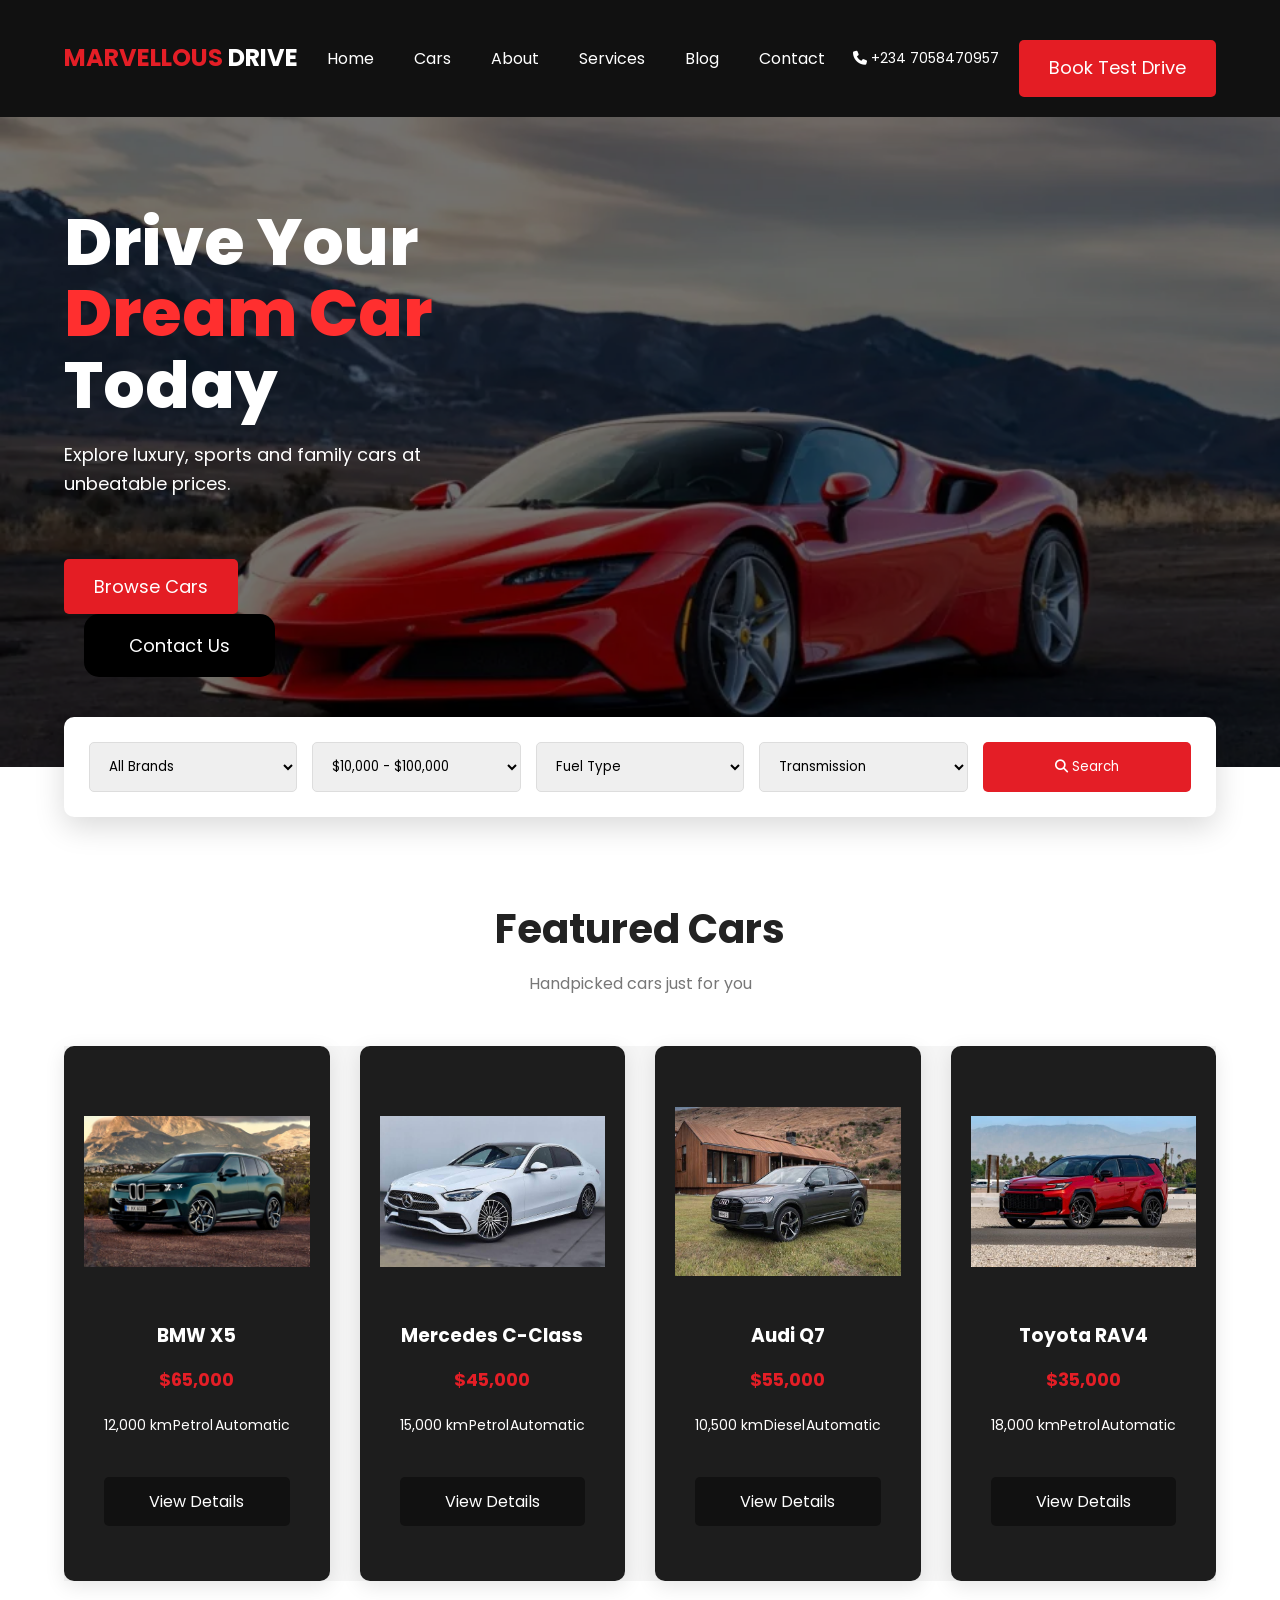
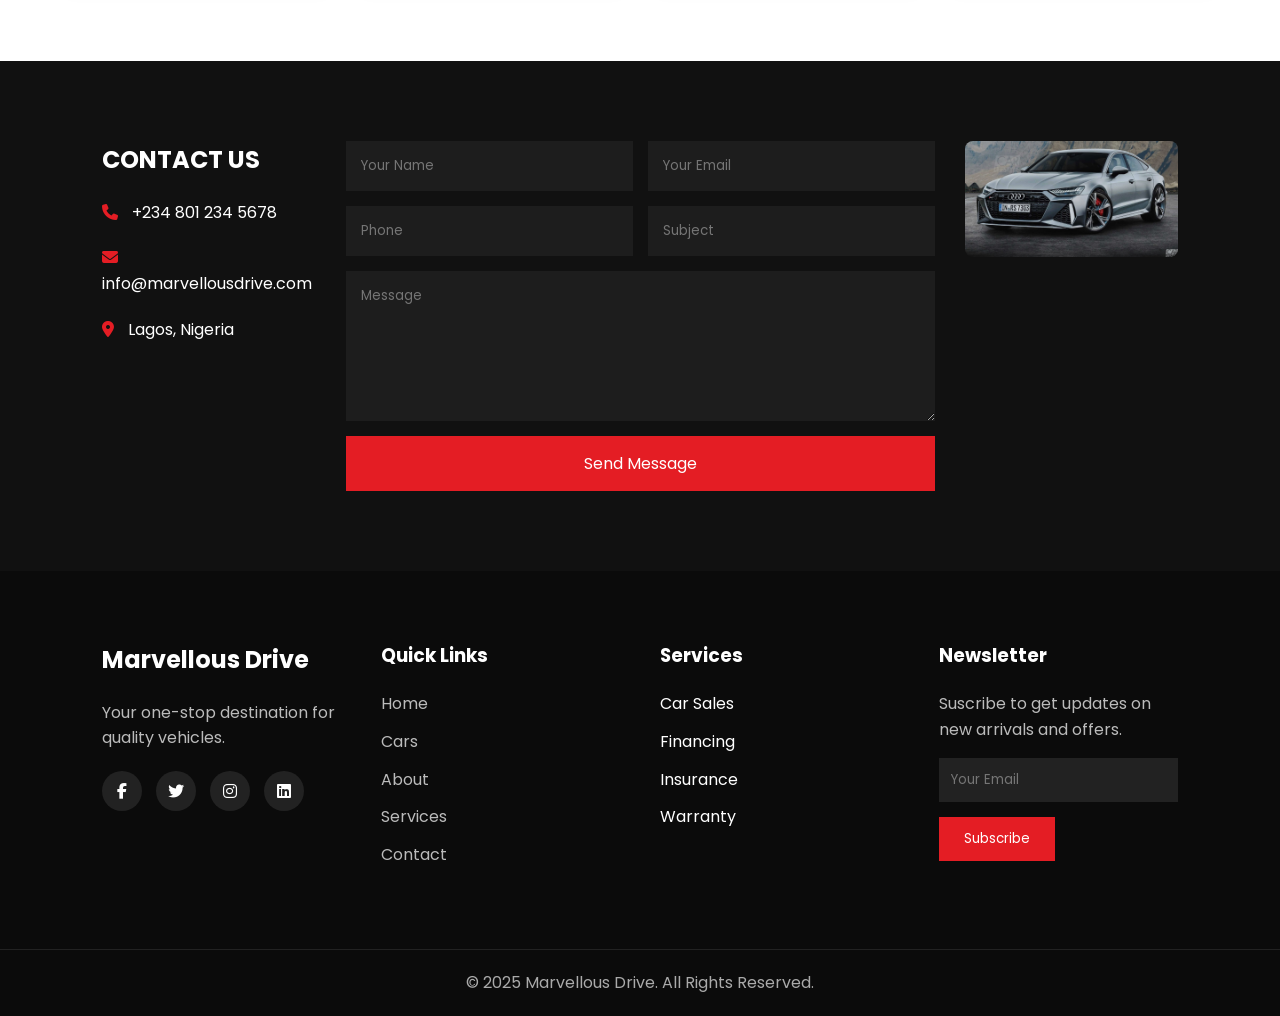
==== index.html @ 597b6554 "fix filename" ====
<!DOCTYPE html>
<html lang="en">
<head>

<meta charset="UTF-8">
<meta name="viewport" content="width=device-width, initial-scale=1.0">

<title>Marvellous Drive</title>

<link rel="stylesheet" href="css/style.css">

<link rel="preconnect" href="https://fonts.googleapis.com">

<link rel="preconnect" href="https://fonts.gstatic.com" crossorigin>

<link href="https://fonts.googleapis.com/css2?family=Poppins:wght@300;400;500;600;700;800&display=swap" rel="stylesheet">

<link rel="stylesheet"
href="https://cdnjs.cloudflare.com/ajax/libs/font-awesome/6.5.2/css/all.min.css">

<style>
    /* Smooth scroll behavior */
    html {
        scroll-behavior: smooth;
    }
</style>

</head>

<body>

<!-- HEADER -->

<header>

<div class="container">

<div class="logo">
<h2><span>MARVELLOUS</span> DRIVE</h2>
</div>

<nav>

<ul>

<li><a href="index.html">Home</a></li>

<li><a href="cars.html">Cars</a></li>

<li><a href="about.html">About</a></li>

<li><a href="service.html">Services</a></li>

<li><a href="blog.html">Blog</a></li>

<li><a href="contact.html">Contact</a></li>

</ul>

</nav>

<div class="header-right">

<p><i class="fa-solid fa-phone"></i> +234 7058470957</p>

<a href="contact.html#enquiry" class="btn">Book Test Drive</a>

</div>

</div>

</header>

<!-- HERO -->

<section class="hero">

<div class="overlay"></div>

<div class="container hero-content">

<div class="hero-text">

<h1>

Drive Your

<span>Dream Car</span>

Today

</h1>

<p>

Explore luxury, sports and family cars at unbeatable prices.

</p>

<div class="buttons">

<!-- <a href="#" class="btn">Browse Cars</a>

<a href="#" class="btn-outline">Contact Us</a> -->

<button class="btn">Browse Cars</button>
<button class="btn-outline">Contact Us</button>
</div>

</div>

<div class="hero-image">

<!-- <img src="images/car.png" alt="Car"> -->

</div>

</div>

</section>

<!-- SEARCH -->

<section class="search-box">

<div class="container">

<form>

<select>

<option>All Brands</option>

</select>

<select>

<option>$10,000 - $100,000</option>

</select>

<select>

<option>Fuel Type</option>

</select>

<select>

<option>Transmission</option>

</select>

<button>

<i class="fa fa-search"></i>

Search

</button>

</form>

</div>

</section>

<!-- FEATURED -->

<section class="featured">

<div class="container">

<h2>Featured Cars</h2>

<p>Handpicked cars just for you</p>

<div class="cars">

<div class="card">

<img src="images/bmw-x5-40-020.jpg">

<h3>BMW X5</h3>

<span class="price">$65,000</span>

<ul>

<li>12,000 km</li>

<li>Petrol</li>

<li>Automatic</li>

</ul>

<a href="#">View Details</a>

</div>

<div class="card">

<img src="images/images (65).jpg">

<h3>Mercedes C-Class</h3>

<span class="price">$45,000</span>

<ul>

<li>15,000 km</li>

<li>Petrol</li>

<li>Automatic</li>

</ul>

<a href="#">View Details</a>

</div>

<div class="card">

<img src="images/images (66).jpg">

<h3>Audi Q7</h3>

<span class="price">$55,000</span>

<ul>

<li>10,500 km</li>

<li>Diesel</li>

<li>Automatic</li>

</ul>

<a href="#">View Details</a>

</div>

<div class="card">

<img src="images/images (67).jpg">

<h3>Toyota RAV4</h3>

<span class="price">$35,000</span>

<ul>

<li>18,000 km</li>

<li>Petrol</li>

<li>Automatic</li>

</ul>

<a href="#">View Details</a>

</div>

</div>

</div>

</section>

<!-- =======Why Chose Us ======== -->
 <section class="contact">

<div class="contact-info">

<h2>CONTACT US</h2>

<p><i class="fas fa-phone"></i> +234 801 234 5678</p>

<p><i class="fas fa-envelope"></i> info@marvellousdrive.com</p>

<p><i class="fas fa-location-dot"></i> Lagos, Nigeria</p>

</div>



<div class="contact-form">

<input type="text" placeholder="Your Name">

<input type="email" placeholder="Your Email" required>

<input type="text" placeholder="Phone">

<input type="text" placeholder="Subject">

<textarea placeholder="Message"></textarea>

<button type="submit">Send Message</button>

</div>



<div class="map">

<img src="images/3969cea6-audi-rs7-rendering.jpg">

</div>

</section>



<!-- ================= FOOTER ================= -->

<footer>

<div class="footer-container">
<div>
<h2>Marvellous Drive</h2>
<p>
Your one-stop destination for quality vehicles.
</p>

<div class="social">
<i class="fab fa-facebook-f"></i>
<i class="fab fa-twitter"></i>
<i class="fab fa-instagram"></i>
<i class="fab fa-linkedin"></i>
</div>
</div>



<div>
<h3>Quick Links</h3>
<ul>
<li><a href="index.html">Home</a></li>
<li><a href="cars.html">Cars</a></li>
<li><a href="about.html">About</a></li>
<li><a href="service.html">Services</a></li>
<li><a href="contact.html">Contact</a></li>
</ul>
</div>



<div>
<h3>Services</h3>
<ul>
<li>Car Sales</li>
<li>Financing</li>
<li>Insurance</li>
<li>Warranty</li>
</ul>
</div>



<div>
<h3>Newsletter</h3>
<p>Suscribe to get updates on new arrivals and offers.</p>
<input type="email" placeholder="Your Email">

<button>Subscribe</button>

</div>
</div>

<div class="copyright">
© 2025 Marvellous Drive. All Rights Reserved.
</div>

</footer>

<script>
    // Scroll to top when Home button is clicked
    document.addEventListener('DOMContentLoaded', function() {
        const homeLinks = document.querySelectorAll('a[href="#"], a[href="car.html"], nav a:first-child');
        
        homeLinks.forEach(link => {
            link.addEventListener('click', function(e) {
                // If we're on the home page and it's the Home link, scroll to top
                if ((window.location.pathname.includes('car.html') || window.location.pathname.endsWith('/')) && 
                    (this.getAttribute('href') === '#' || this.getAttribute('href') === 'car.html' || this.textContent.trim() === 'Home')) {
                    e.preventDefault();
                    window.scrollTo({
                        top: 0,
                        behavior: 'smooth'
                    });
                }
            });
        });
    });
</script>

</body>
</html>
---- css/style.css ----
*{
margin:0;
padding:0;
box-sizing:border-box;
font-family:'Poppins',sans-serif;
}

body{
background:#fff;
color:#222;
line-height:1.6;
}

.container{
width:90%;
max-width:1200px;
margin:auto;
}

button{
font-family: inherit;
}

img{
width:100%;
display:block;
}

a{
text-decoration:none;
}

ul{
list-style:none;
}

/* HEADER */

header{
background:#111;
padding:20px 0;
position:sticky;
top:0;
z-index:1000;
}

header .container{
display:flex;
justify-content:space-between;
align-items:center;
}

.logo h2{
color:#fff;
font-weight:700;
}

.logo span{
color:#e41e26;
}

nav ul{
display:flex;
gap:30px;
align-items:center;
}

nav a{
color:#fff;
display:inline-block;
padding:10px 5px;
transition:.3s;
}

nav a:hover{
color:#e41e26;
}

.header-right{
display:flex;
align-items:center;
gap:20px;
}

.header-right p{
color:#fff;
font-size:14px;
}

.btn{
    background:#e41e26;
    color:#fff;
    border-radius:15px;
    font-size:18px;
    cursor:pointer;
    padding:18px 45px;
    border:none;
    transition:.3s;
/* padding:12px 25px;
border-radius:5px; */

}

.btn:hover{
background:#b9151d;
}

/* HERO */

.hero{
height:650px;
background:url('../images/2022_ferrari_sf90-stradale_sf90_-5-97916.webp') center/cover;
position:relative;
display:flex;
align-items:center;
}

.overlay{
position:absolute;
top:0;
left:0;
width:100%;
height:100%;
background:rgba(0,0,0,.55);
}

.hero-content{
position:relative;
display:flex;
justify-content:space-between;
align-items:center;
}

.hero-text{
width:50%;
color:#fff;
}

.hero-text h1{
font-size:65px;
font-weight:800;
line-height:1.1;
margin-bottom:20px;
}

.hero-text span{
color:#ff2f2f;
}

.hero-text p{
font-size:18px;
margin-bottom:30px;
max-width:500px;
}

.buttons{
 margin-top:40px;
}

.btn-outline{
    background-color: black;
    color:#fff;
    margin-left:20px;
    border-radius:15px;
    font-size:18px;
    cursor:pointer;
    padding:18px 45px;
    border:none;
    transition:.3s;
}

.btn-outline:hover{
background:#2d2a2a;
color:#f5f2f2;
}

.hero-image{
width:100%;
background-size: cover;
display: block;
}

/* SEARCH */

.search-box{
margin-top:-50px;
position:relative;
z-index:10;
}

.search-box form{
background:#fff;
padding:25px;
display:grid;
grid-template-columns:repeat(5,1fr);
gap:15px;
border-radius:10px;
box-shadow:0 10px 30px rgba(0,0,0,.15);
}

.search-box select,
.search-box button{
height:50px;
border:1px solid #ddd;
padding:0 15px;
border-radius:5px;
}

.search-box button{
background:#e41e26;
color:#fff;
border:none;
cursor:pointer;
}

/* FEATURED */

.featured{
padding:80px 0;
}

.featured h2{
text-align:center;
font-size:40px;
margin-bottom:10px;
}

.featured p{
text-align:center;
color:#777;
margin-bottom:50px;
}

.cars{
display:grid;
grid-template-columns:repeat(4,1fr);
gap:30px;
background-color: whitesmoke;
}

.card{
background:#fff;
border-radius:10px;
overflow:hidden;
box-shadow:0 5px 20px rgba(0,0,0,.1);
transition:.3s;
}

.card:hover{
transform:translateY(-8px);
}

.card img{
height:220px;
object-fit:contain;
}

.card h3{
padding:20px 20px 5px;
color: white;
}

.price{
display:block;
padding:0 20px;
color:#e41e26;
font-size:24px;
font-weight:700;
}

.card ul{
padding:20px;
display:flex;
justify-content:space-between;
font-size:14px;
color:#fffefe;
}

.card a{
display:block;
margin:20px;
text-align:center;
background:#111;
color:#fff;
padding:12px;
border-radius:5px;
}


/* jvuoiy */
/* ===========================
   CARS INVENTORY PAGE
=========================== */

.inventory-page{
    background: #f6f6f6;
}

.inventory-hero{
    background: linear-gradient(135deg, rgba(17,17,17,0.95), rgba(17,17,17,0.75)),
        url('../images/2022_ferrari_sf90-stradale_sf90_-5-97916.webp') center/cover no-repeat;
    padding: 90px 0 70px;
}

.inventory-hero-inner{
    display: flex;
    align-items: center;
    justify-content: space-between;
    gap: 30px;
}

.hero-copy{
    max-width: 680px;
    color: #fff;
}

.eyebrow{
    display: inline-block;
    background: rgba(228, 30, 38, 0.16);
    border: 1px solid rgba(255,255,255,0.15);
    color: #ffb0b4;
    padding: 8px 16px;
    border-radius: 999px;
    font-size: 12px;
    letter-spacing: 0.12em;
    text-transform: uppercase;
    margin-bottom: 20px;
}

.hero-copy h1{
    font-size: clamp(2.5rem, 5vw, 4.5rem);
    line-height: 1.1;
    margin-bottom: 18px;
}

.hero-copy h1 span{
    color: #ff3b3b;
}

.hero-copy p{
    color: rgba(255,255,255,0.8);
    font-size: 1.05rem;
    max-width: 560px;
}

.filter-tags{
    display: flex;
    flex-wrap: wrap;
    gap: 12px;
    margin-top: 28px;
}

.filter-tag{
    background: rgba(255,255,255,0.08);
    color: #fff;
    border: 1px solid rgba(255,255,255,0.18);
    padding: 10px 16px;
    border-radius: 999px;
    font-size: 0.82rem;
    cursor: pointer;
    transition: all 0.3s ease;
    font-family: inherit;
}

.filter-tag:hover{
    background: rgba(228, 30, 38, 0.3);
    border-color: #e41e26;
}

.filter-tag.active{
    background: #e41e26;
    border-color: #e41e26;
}

.hero-panel{
    display: grid;
    gap: 18px;
    width: min(100%, 280px);
}

.stat-box{
    background: rgba(255,255,255,0.08);
    border: 1px solid rgba(255,255,255,0.12);
    border-radius: 18px;
    padding: 22px 20px;
    color: #fff;
    backdrop-filter: blur(5px);
}

.stat-box strong{
    display: block;
    font-size: 2rem;
    color: #fff;
}

.stat-box span{
    color: rgba(255,255,255,0.75);
    font-size: 0.9rem;
}

.car-catalog{
    padding: 90px 0;
}

.section-heading{
    text-align: center;
    margin-bottom: 45px;
}

.section-heading h2{
    font-size: clamp(2rem, 3vw, 3rem);
    margin-bottom: 12px;
}

.section-heading p{
    color: #666;
    font-size: 1rem;
}

.car-grid{
    display: grid;
    grid-template-columns: repeat(4, minmax(0, 1fr));
    gap: 28px;
}

.inventory-card{
    background: #fff;
    border-radius: 18px;
    overflow: hidden;
    box-shadow: 0 15px 30px rgba(0,0,0,0.08);
    transition: transform 0.3s ease, box-shadow 0.3s ease, opacity 0.3s ease;
    opacity: 1;
}

.inventory-card:hover{
    transform: translateY(-8px);
    box-shadow: 0 20px 35px rgba(0,0,0,0.12);
}

.image-wrap img{
    width: 100%;
    height: 220px;
    object-fit: cover;
    display: block;
}

.card-body{
    padding: 20px 18px 18px;
}

.title-row{
    display: flex;
    align-items: center;
    justify-content: space-between;
    gap: 12px;
    margin-bottom: 8px;
    flex-wrap: wrap;
}

.title-row h3{
    font-size: 1.5rem;
    color: #111;
}

.price{
    color: #e41e26;
    font-size: 1.1rem;
    font-weight: 700;
    white-space: nowrap;
    word-break: break-word;
}

.model{
    color: #666;
    font-size: 0.95rem;
    margin-bottom: 16px;
}

.tag-list{
    display: flex;
    flex-wrap: wrap;
    gap: 8px;
    margin-bottom: 18px;
}

.tag{
    display: inline-block;
    background: #f3f3f3;
    color: #333;
    border-radius: 999px;
    padding: 7px 10px;
    font-size: 0.72rem;
    font-weight: 600;
}

.specs{
    list-style: none;
    display: grid;
    gap: 8px;
    color: #444;
    font-size: 0.85rem;
    margin-bottom: 18px;
}

.specs li{
    display: flex;
    align-items: center;
    gap: 8px;
}

.specs i{
    color: #e41e26;
}

.cta-row{
    display: flex;
    gap: 10px;
}

.primary-btn,
.secondary-btn{
    display: inline-flex;
    justify-content: center;
    align-items: center;
    border-radius: 10px;
    padding: 12px 14px;
    border: none;
    font-size: 0.85rem;
    cursor: pointer;
    transition: 0.3s ease;
}

.primary-btn{
    background: #111;
    color: #fff;
    flex: 1;
    text-decoration: none;
}

.primary-btn:hover{
    background: #e41e26;
}

.secondary-btn{
    background: #f1f1f1;
    color: #111;
    flex: 1;
}

.secondary-btn:hover{
    background: #e41e26;
    color: #fff;
}

img{
    max-width:100%;
    display:block;
}

a{
    text-decoration:none;
}

ul{
    list-style:none;
}

.section-title{
    text-align:center;
    font-size:36px;
    font-weight:bold;
    margin-bottom:50px;
    position:relative;
}

.section-title::after{
    content:"";
    width:70px;
    height:4px;
    background:#e41d24;
    display:block;
    margin:15px auto;
}

/* ===========================
   WHY CHOOSE US
=========================== */

.why-us{
    background:#111;
    color:#fff;
    padding:80px 8%;
}

.cards{
    display:grid;
    grid-template-columns:repeat(auto-fit,minmax(220px,1fr));
    gap:25px;
}

.card{
    background:#1d1d1d;
    text-align:center;
    padding:35px 20px;
    border-radius:10px;
    transition:.4s;
}

.card:hover{
    transform:translateY(-8px);
}

.card i{
    font-size:45px;
    color:#fff;
    margin-bottom:20px;
}

.card h3{
    margin-bottom:10px;
}

.card p{
    color:#bbb;
    font-size:15px;
}

/* ===========================
   BRANDS
=========================== */

.brands{
    padding:80px 8%;
    background:#fff;
}

.brand-logos{
    display:flex;
    justify-content:center;
    align-items:center;
    gap:45px;
    flex-wrap:wrap;
}

.brand-logos img{
    width:90px;
    transition:.3s;
}

.brand-logos img:hover{
    transform:scale(1.1);
}

/* ===========================
   SPECIAL OFFER
=========================== */

.offer{
    background:#111;
    color:#fff;
    padding:70px 8%;
    display:flex;
    align-items:center;
    justify-content:space-between;
    flex-wrap:wrap;
    gap:40px;
}

.offer-text{
    flex:1;
}

.offer-text span{
    color:#ff3333;
    text-transform:uppercase;
}

.offer-text h2{
    font-size:45px;
    margin:10px 0 20px;
}

.offer-text p{
    margin-bottom:10px;
}

.btn{
    display:inline-block;
    margin-top:20px;
    background:#e41d24;
    color:#fff;
    padding:14px 30px;
    border-radius:5px;
    transition:.3s;
}

.btn:hover{
    background:#c1151a;
}

.offer-image{
    flex:1;
}

/* ===========================
   TESTIMONIALS
=========================== */

.testimonial{
    padding:80px 8%;
}

.reviews{
    display:grid;
    grid-template-columns:repeat(auto-fit,minmax(280px,1fr));
    gap:25px;
}

.review{
    background:#fff;
    padding:30px;
    border-radius:10px;
    box-shadow:0 5px 20px rgba(0,0,0,.1);
}

.review p{
    margin-bottom:20px;
}

.stars{
    color:gold;
    margin-bottom:20px;
    font-size:18px;
}

.user{
    display:flex;
    align-items:center;
    gap:15px;
}

.user img{
    width:60px;
    height:60px;
    border-radius:50%;
    object-fit:cover;
}

/* ===========================
   CONTACT
=========================== */

.contact{
    background:#111;
    color:#fff;
    padding:80px 8%;
    display:grid;
    grid-template-columns:1fr 2fr 1fr;
    gap:30px;
}

.contact-info p{
    margin:20px 0;
}

.contact-info i{
    color:#e41d24;
    margin-right:10px;
}

.contact-form{
    display:grid;
    grid-template-columns:1fr 1fr;
    gap:15px;
}

.contact-form textarea{
    grid-column:1/3;
    height:150px;
}

.contact-form input,
.contact-form textarea{
    background:#1d1d1d;
    border:none;
    color:#fff;
    padding:15px;
    outline:none;
}

.contact-form button{
    grid-column:1/3;
    background:#e41d24;
    color:#fff;
    border:none;
    padding:15px;
    cursor:pointer;
    font-size:16px;
}

.contact-form button:hover{
    background:#c1151a;
}

.map img{
    width:100%;
    border-radius:8px;
}

/* ===========================
   FOOTER
=========================== */

footer{
    background:#0b0b0b;
    color:#fff;
}

.footer-container{
    display:grid;
    grid-template-columns:repeat(auto-fit,minmax(220px,1fr));
    gap:40px;
    padding:70px 8%;
}

.footer-container h2,
.footer-container h3{
    margin-bottom:20px;
}

.footer-container p{
    color:#bbb;
}

.footer-container ul li{
    margin-bottom:12px;
}

.footer-container ul li a{
    color:#bbb;
}

.footer-container ul li a:hover{
    color:#fff;
}

.footer-container input{
    width:100%;
    padding:12px;
    margin:15px 0;
    background:#222;
    border:none;
    color:#fff;
}

.footer-container button{
    background:#e41d24;
    color:#fff;
    border:none;
    padding:12px 25px;
    cursor:pointer;
}

.footer-container button:hover{
    background:#c1151a;
}

.social{
    margin-top:20px;
}

.social i{
    width:40px;
    height:40px;
    background:#222;
    text-align:center;
    line-height:40px;
    border-radius:50%;
    margin-right:10px;
    cursor:pointer;
    transition:.3s;
}

.social i:hover{
    background:#e41d24;
}

.copyright{
    text-align:center;
    border-top:1px solid #222;
    padding:20px;
    color:#aaa;
}

/* ===========================
   RESPONSIVE
=========================== */

@media(max-width:991px){

.offer{
    flex-direction:column;
    text-align:center;
}

.contact{
    grid-template-columns:1fr;
}

.contact-form{
    grid-template-columns:1fr;
}

.contact-form textarea,
.contact-form button{
    grid-column:1;
}

}

@media(max-width:768px){

.section-title{
    font-size:28px;
}

.offer-text h2{
    font-size:32px;
}

.brand-logos{
    gap:25px;
}

.brand-logos img{
    width:70px;
}

}

/* moblie */
@media(max-width:768px){

header .container{
    flex-direction:column;
    align-items:flex-start;
    gap:15px;
}

nav ul{
    flex-wrap:wrap;
    gap:15px;
}

.header-right{
    flex-direction:column;
    align-items:flex-start;
    gap:10px;
}

.hero{
    height:auto;
    padding:60px 0;
}

.hero-content{
    flex-direction:column;
    text-align:center;
}

.hero-text{
    width:100%;
}

.hero-text h1{
    font-size:32px;
}

.search-box form{
    grid-template-columns:1fr;
}

.cars{
    grid-template-columns:1fr;
}

.card img{
    height:auto;
}

}
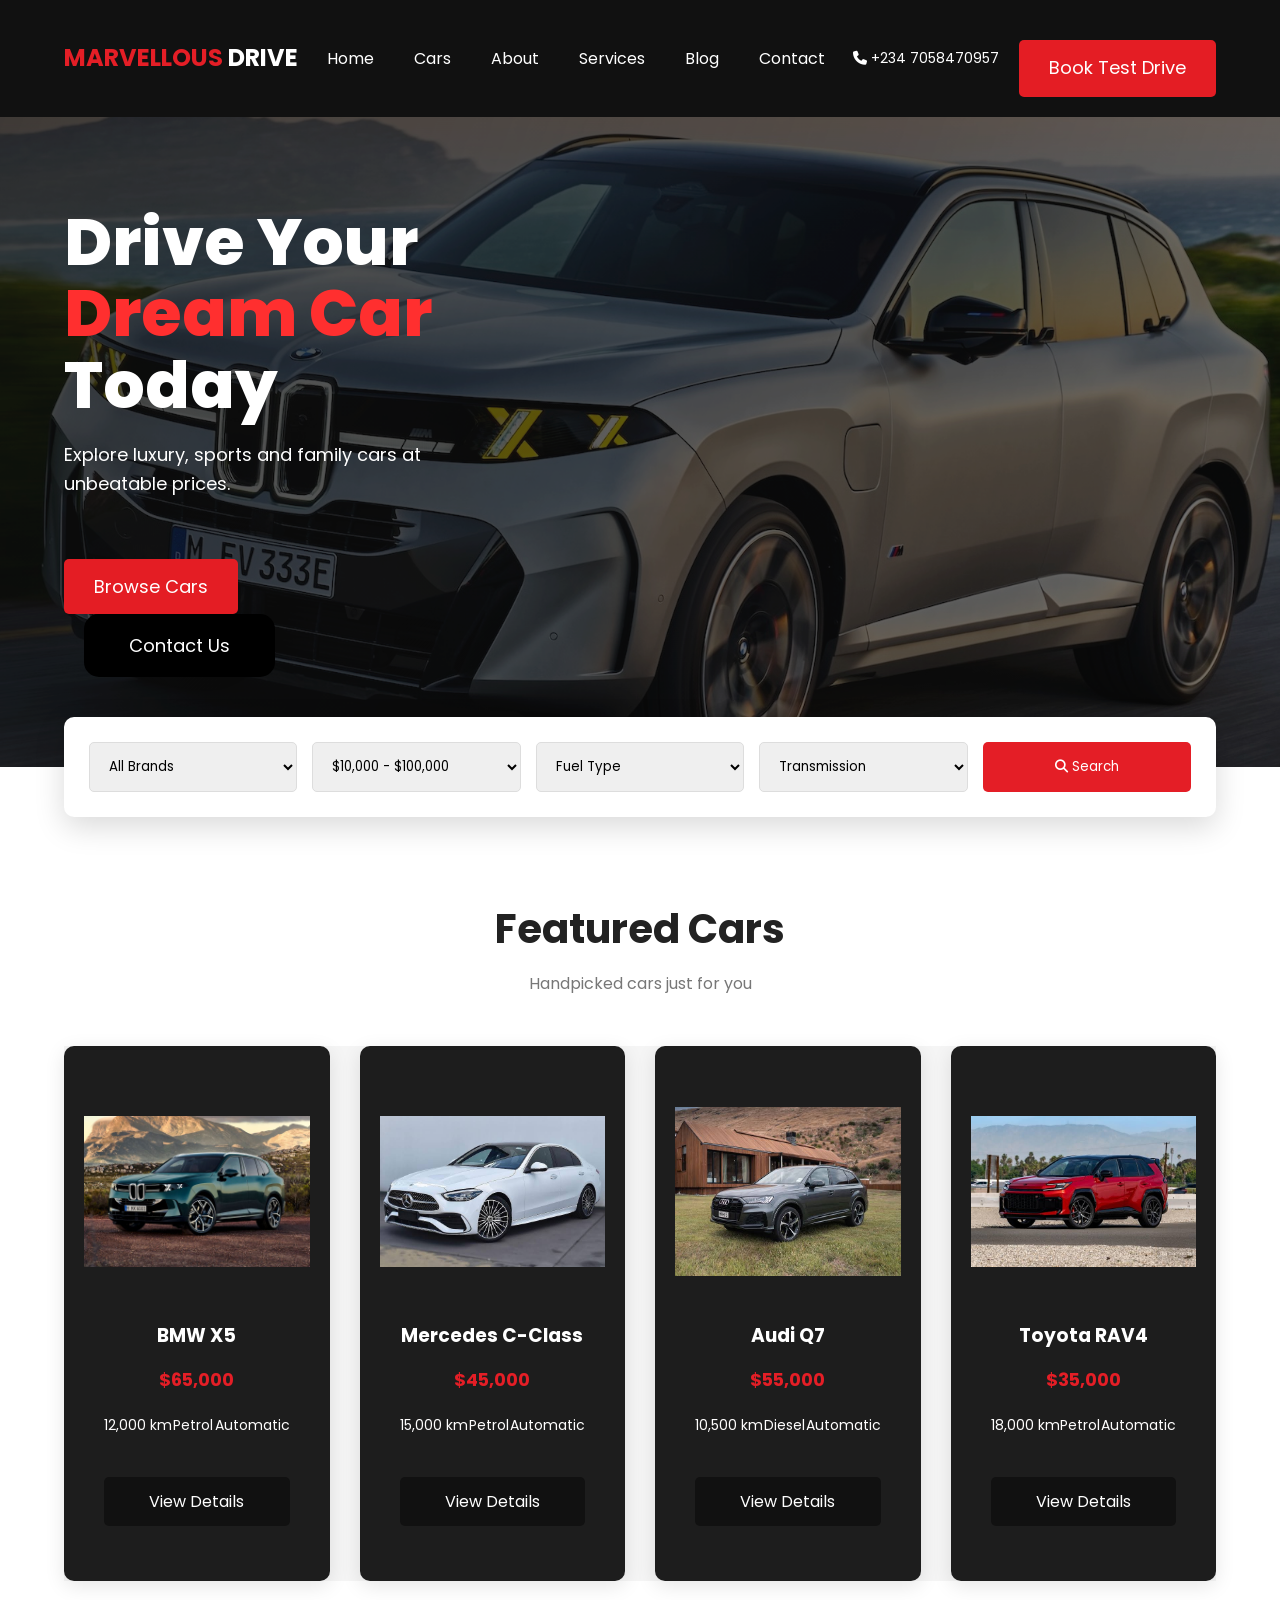
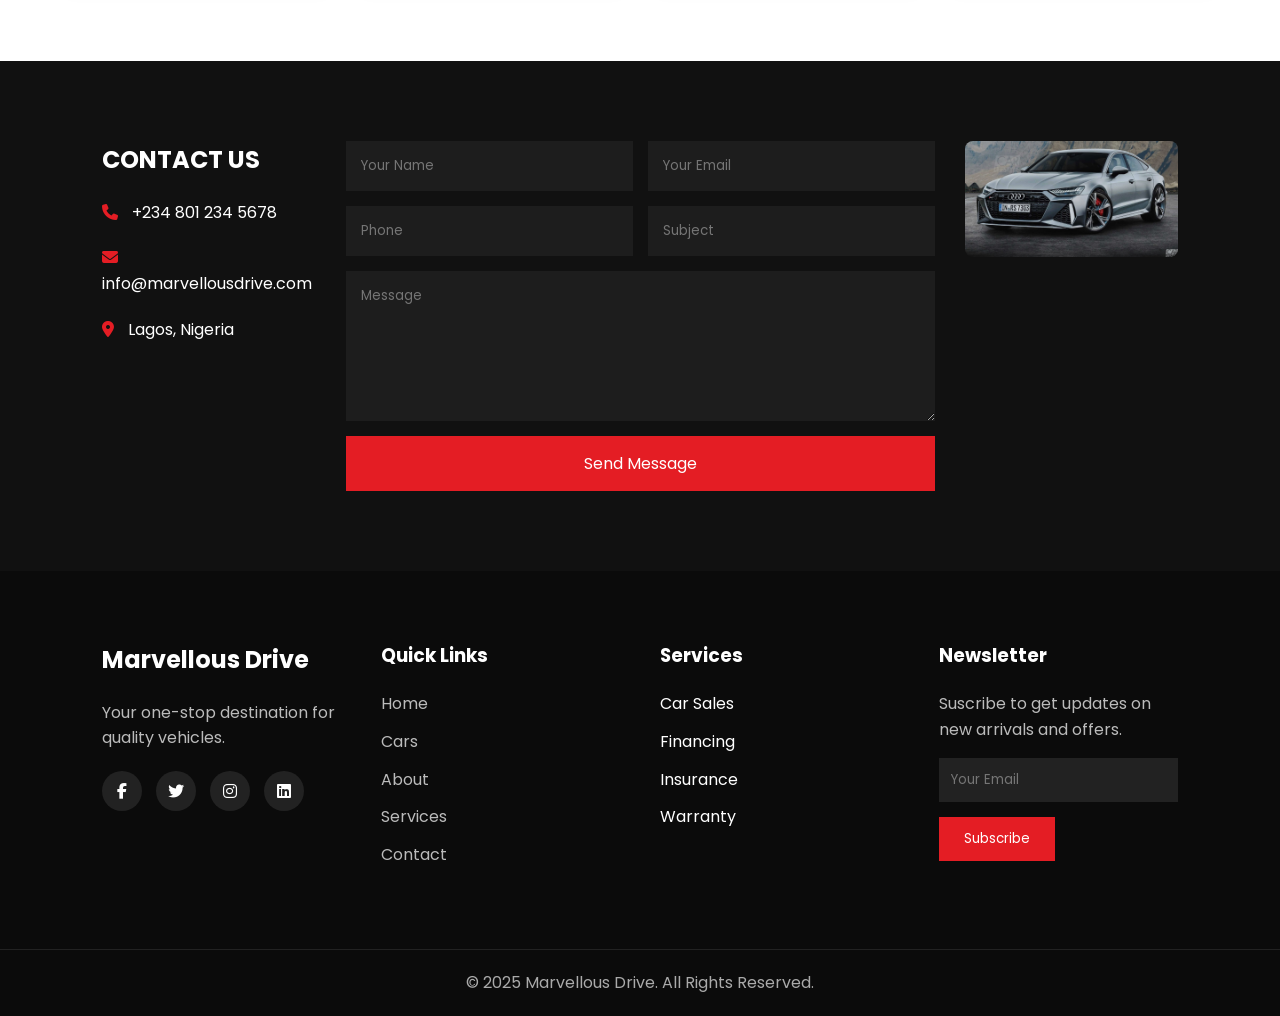
==== commit 0fec64c5: "Adjusted some error" ====
--- a/index.html
+++ b/index.html
@@ -111,7 +111,7 @@
 
 <div class="hero-image">
 
-<!-- <img src="images/car.png" alt="Car"> -->
+<!-- <img src="images/ROW08514.jpg" alt="Car"> -->
 
 </div>
 
--- a/css/style.css
+++ b/css/style.css
@@ -109,10 +109,30 @@
 
 .hero{
 height:650px;
-background:url('../images/2022_ferrari_sf90-stradale_sf90_-5-97916.webp') center/cover;
+background:#111;
 position:relative;
 display:flex;
 align-items:center;
+overflow:hidden;
+isolation:isolate;
+}
+
+.hero::before {
+content: "";
+position: absolute;
+inset: -8% -4%;
+background: linear-gradient(110deg, rgba(17,17,17,.72), rgba(17,17,17,.35)), url('../images/new-bmw-x5-debuts-5.jpg') center/cover no-repeat;
+animation: heroZoom 18s ease-in-out infinite alternate;
+transform: scale(1.08);
+z-index: -2;
+}
+
+.hero::after {
+content: "";
+position: absolute;
+inset: 0;
+background: rgba(17,17,17,.18);
+z-index: -1;
 }
 
 .overlay{
@@ -121,7 +141,7 @@
 left:0;
 width:100%;
 height:100%;
-background:rgba(0,0,0,.55);
+background:rgba(0,0,0,.12);
 }
 
 .hero-content{
@@ -129,6 +149,7 @@
 display:flex;
 justify-content:space-between;
 align-items:center;
+z-index: 2;
 }
 
 .hero-text{
@@ -297,9 +318,30 @@
 }
 
 .inventory-hero{
-    background: linear-gradient(135deg, rgba(17,17,17,0.95), rgba(17,17,17,0.75)),
-        url('../images/2022_ferrari_sf90-stradale_sf90_-5-97916.webp') center/cover no-repeat;
+    background: #111;
     padding: 90px 0 70px;
+    position: relative;
+    overflow: hidden;
+    isolation: isolate;
+}
+
+.inventory-hero::before {
+    content: "";
+    position: absolute;
+    inset: -8% -4%;
+    background: linear-gradient(135deg, rgba(17,17,17,0.72), rgba(17,17,17,0.38)),
+        url('../images/Mercedes-Benz_GLE-450_Coupe.webp') center/cover no-repeat;
+    animation: heroZoom 18s ease-in-out infinite alternate;
+    transform: scale(1.08);
+    z-index: -2;
+}
+
+.inventory-hero::after {
+    content: "";
+    position: absolute;
+    inset: 0;
+    background: rgba(17,17,17,0.18);
+    z-index: -1;
 }
 
 .inventory-hero-inner{
@@ -307,6 +349,8 @@
     align-items: center;
     justify-content: space-between;
     gap: 30px;
+    position: relative;
+    z-index: 1;
 }
 
 .hero-copy{
@@ -918,6 +962,28 @@
 
 }
 
+@media (max-width: 1024px) {
+    header .container {
+        gap: 16px;
+    }
+
+    .hero-content {
+        align-items: center;
+        flex-direction: column;
+        gap: 28px;
+        text-align: center;
+    }
+
+    .hero-text {
+        width: 100%;
+        max-width: 720px;
+    }
+
+    .cars {
+        grid-template-columns: repeat(2, minmax(0, 1fr));
+    }
+}
+
 @media(max-width:768px){
 
 .section-title{
@@ -935,11 +1001,6 @@
 .brand-logos img{
     width:70px;
 }
-
-}
-
-/* moblie */
-@media(max-width:768px){
 
 header .container{
     flex-direction:column;
@@ -988,4 +1049,159 @@
     height:auto;
 }
 
+}
+
+/* Consistent phone layout for every page using the shared stylesheet */
+@media (max-width: 600px){
+    .container{
+        width: calc(100% - 32px);
+    }
+
+    header{
+        padding: 14px 0;
+    }
+
+    header .container{
+        align-items: center;
+        gap: 12px;
+        text-align: center;
+    }
+
+    .logo h2{
+        font-size: 1.15rem;
+    }
+
+    nav{
+        width: 100%;
+    }
+
+    nav ul{
+        gap: 4px 8px;
+        justify-content: center;
+    }
+
+    nav a{
+        font-size: .78rem;
+        padding: 8px 6px;
+    }
+
+    .header-right{
+        align-items: center;
+        gap: 8px;
+        width: 100%;
+    }
+
+    .header-right p{
+        font-size: .76rem;
+    }
+
+    .header-right .btn{
+        font-size: .82rem;
+        margin-top: 0;
+        padding: 11px 16px;
+    }
+
+    .hero{
+        min-height: 520px;
+    }
+
+    .hero-text h1{
+        font-size: clamp(2.25rem, 12vw, 3.4rem);
+    }
+
+    .hero-text p{
+        font-size: .95rem;
+    }
+
+    .buttons{
+        align-items: stretch;
+        display: flex;
+        flex-direction: column;
+        gap: 12px;
+        margin-top: 25px;
+    }
+
+    .buttons .btn,
+    .buttons .btn-outline{
+        margin-left: 0;
+        padding: 14px 18px;
+        width: 100%;
+    }
+
+    .search-box{
+        margin-top: 0;
+        padding: 24px 0 0;
+    }
+
+    .search-box form{
+        padding: 18px;
+    }
+
+    .featured{
+        padding: 55px 0;
+    }
+
+    .featured h2{
+        font-size: 2rem;
+    }
+
+    .cars,
+    .car-grid{
+        grid-template-columns: 1fr;
+    }
+
+    .inventory-hero{
+        padding: 65px 0 50px;
+    }
+
+    .inventory-hero-inner{
+        align-items: stretch;
+        flex-direction: column;
+    }
+
+    .hero-copy h1{
+        font-size: clamp(2.2rem, 11vw, 3.5rem);
+    }
+
+    .hero-panel{
+        grid-template-columns: repeat(3, 1fr);
+        width: 100%;
+    }
+
+    .stat-box{
+        padding: 16px 10px;
+        text-align: center;
+    }
+
+    .stat-box strong{
+        font-size: 1.35rem;
+    }
+
+    .stat-box span{
+        font-size: .72rem;
+    }
+
+    .car-catalog{
+        padding: 60px 0;
+    }
+
+    .title-row h3{
+        font-size: 1.25rem;
+    }
+
+    .price{
+        font-size: 1rem;
+        white-space: normal;
+    }
+
+    .cta-row{
+        flex-direction: column;
+    }
+
+    .footer-container{
+        grid-template-columns: 1fr;
+        gap: 28px;
+        padding: 50px 24px;
+        text-align: center;
+    }
 }
